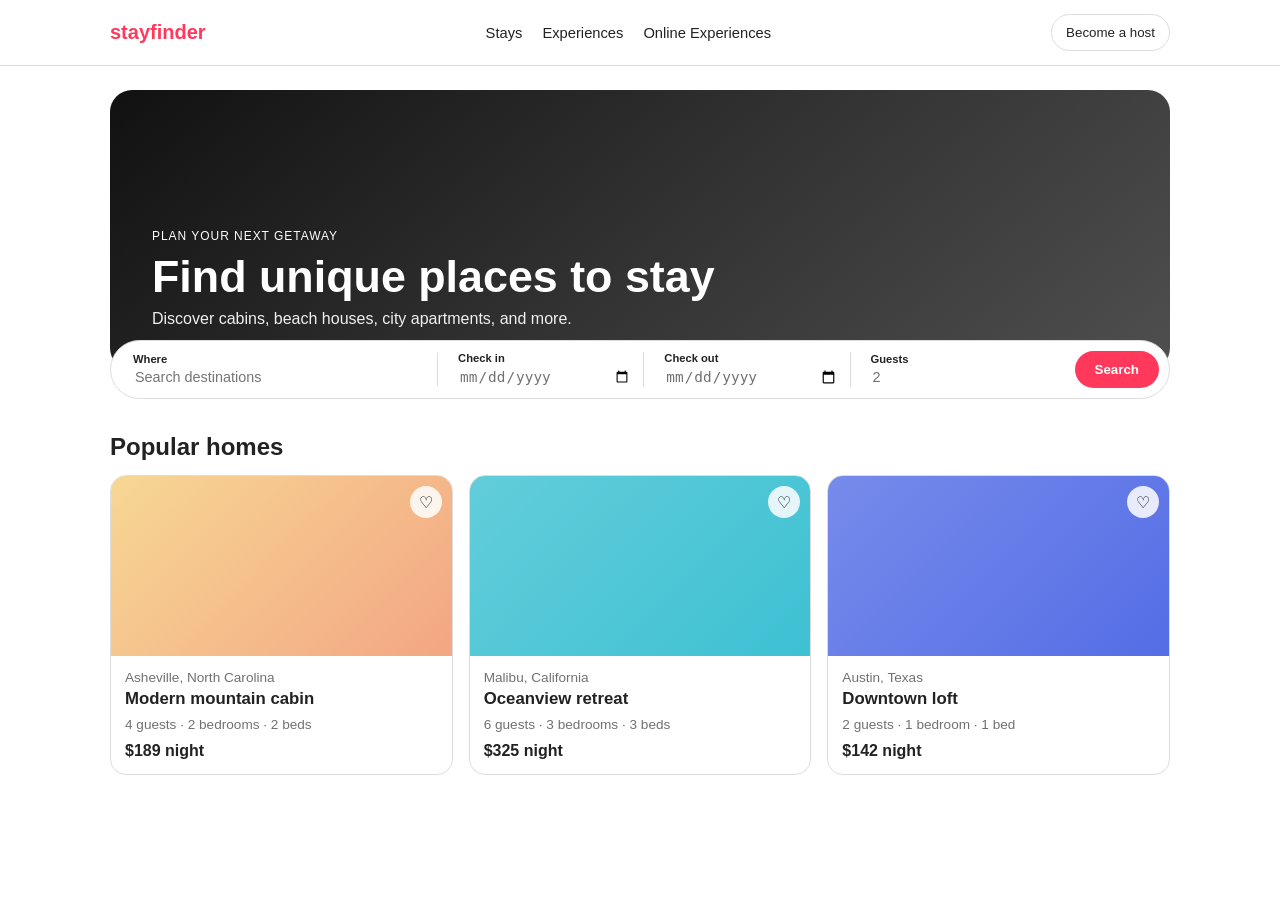
==== index.html @ 4fde46a5 "Made new changes" ====
<!doctype html>
<html lang="en">
  <head>
    <meta charset="UTF-8" />
    <meta name="viewport" content="width=device-width, initial-scale=1.0" />
    <title>StayFinder</title>
    <link rel="stylesheet" href="styles.css" />
  </head>
  <body>
    <header class="topbar">
      <div class="topbar-inner">
        <div class="brand">stayfinder</div>
        <nav class="topnav">
          <a href="#">Stays</a>
          <a href="#">Experiences</a>
          <a href="#">Online Experiences</a>
        </nav>
        <button class="host-btn">Become a host</button>
      </div>
    </header>

    <main>
      <section class="hero">
        <div class="hero-content">
          <p class="hero-kicker">Plan your next getaway</p>
          <h1>Find unique places to stay</h1>
          <p class="hero-sub">Discover cabins, beach houses, city apartments, and more.</p>
        </div>
      </section>

      <section class="search-panel" aria-label="Search stays">
        <div class="search-grid">
          <label>
            <span>Where</span>
            <input id="where-input" type="text" placeholder="Search destinations" />
          </label>
          <label>
            <span>Check in</span>
            <input type="date" />
          </label>
          <label>
            <span>Check out</span>
            <input type="date" />
          </label>
          <label>
            <span>Guests</span>
            <input type="number" min="1" value="2" />
          </label>
          <button id="search-btn" class="search-btn">Search</button>
        </div>
      </section>

      <section class="listings" aria-label="Popular homes">
        <h2>Popular homes</h2>
        <div class="cards">
          <article class="card">
            <button class="fav-btn" aria-label="Save listing">♡</button>
            <div class="card-image image-one"></div>
            <div class="card-body">
              <p class="location">Asheville, North Carolina</p>
              <h3>Modern mountain cabin</h3>
              <p class="meta">4 guests · 2 bedrooms · 2 beds</p>
              <p class="price">$189 night</p>
            </div>
          </article>

          <article class="card">
            <button class="fav-btn" aria-label="Save listing">♡</button>
            <div class="card-image image-two"></div>
            <div class="card-body">
              <p class="location">Malibu, California</p>
              <h3>Oceanview retreat</h3>
              <p class="meta">6 guests · 3 bedrooms · 3 beds</p>
              <p class="price">$325 night</p>
            </div>
          </article>

          <article class="card">
            <button class="fav-btn" aria-label="Save listing">♡</button>
            <div class="card-image image-three"></div>
            <div class="card-body">
              <p class="location">Austin, Texas</p>
              <h3>Downtown loft</h3>
              <p class="meta">2 guests · 1 bedroom · 1 bed</p>
              <p class="price">$142 night</p>
            </div>
          </article>
        </div>
      </section>

      <p id="message" class="message" aria-live="polite"></p>
    </main>

    <script src="script.js"></script>
  </body>
</html>
---- styles.css ----
* {
  box-sizing: border-box;
}

:root {
  --bg: #ffffff;
  --text: #222222;
  --muted: #717171;
  --border: #dddddd;
  --brand: #ff385c;
  --panel: #ffffff;
}

body {
  margin: 0;
  font-family: -apple-system, BlinkMacSystemFont, 'Segoe UI', Roboto, Helvetica, Arial,
    sans-serif;
  background: var(--bg);
  color: var(--text);
}

.topbar {
  position: sticky;
  top: 0;
  z-index: 10;
  background: var(--bg);
  border-bottom: 1px solid var(--border);
}

.topbar-inner {
  max-width: 1100px;
  margin: 0 auto;
  padding: 14px 20px;
  display: flex;
  align-items: center;
  justify-content: space-between;
  gap: 20px;
}

.brand {
  color: var(--brand);
  font-weight: 700;
  font-size: 1.25rem;
  text-transform: lowercase;
}

.topnav {
  display: flex;
  gap: 20px;
}

.topnav a {
  color: var(--text);
  text-decoration: none;
  font-size: 0.92rem;
}

.host-btn {
  border: 1px solid var(--border);
  background: var(--panel);
  color: var(--text);
  border-radius: 999px;
  padding: 10px 14px;
  cursor: pointer;
}

main {
  max-width: 1100px;
  margin: 0 auto;
  padding: 24px 20px 40px;
}

.hero {
  min-height: 280px;
  border-radius: 22px;
  padding: 42px;
  color: #fff;
  background: linear-gradient(140deg, #111 0%, #313131 50%, #4f4f4f 100%);
  display: flex;
  align-items: end;
}

.hero-content h1 {
  margin: 8px 0;
  font-size: clamp(1.8rem, 4vw, 2.8rem);
}

.hero-kicker {
  text-transform: uppercase;
  letter-spacing: 0.08em;
  font-size: 0.75rem;
  margin: 0;
}

.hero-sub {
  margin: 0;
  color: #f0f0f0;
}

.search-panel {
  margin-top: -30px;
  position: relative;
}

.search-grid {
  background: var(--panel);
  border: 1px solid var(--border);
  border-radius: 999px;
  padding: 10px;
  display: grid;
  grid-template-columns: 1.6fr 1fr 1fr 0.8fr auto;
  gap: 8px;
  align-items: center;
}

.search-grid label {
  display: flex;
  flex-direction: column;
  padding: 0 12px;
  border-right: 1px solid var(--border);
}

.search-grid label:last-of-type {
  border-right: 0;
}

.search-grid span {
  font-size: 0.7rem;
  font-weight: 600;
}

.search-grid input {
  border: 0;
  outline: none;
  font-size: 0.9rem;
  color: var(--muted);
  background: transparent;
  padding-top: 4px;
}

.search-btn {
  border: 0;
  border-radius: 999px;
  padding: 11px 20px;
  background: var(--brand);
  color: #fff;
  font-weight: 600;
  cursor: pointer;
}

.listings {
  margin-top: 34px;
}

.listings h2 {
  margin: 0 0 14px;
}

.cards {
  display: grid;
  grid-template-columns: repeat(3, minmax(0, 1fr));
  gap: 16px;
}

.card {
  border: 1px solid var(--border);
  border-radius: 16px;
  overflow: hidden;
  background: #fff;
  position: relative;
}

.fav-btn {
  position: absolute;
  top: 10px;
  right: 10px;
  border: 0;
  width: 32px;
  height: 32px;
  border-radius: 50%;
  background: rgba(255, 255, 255, 0.85);
  cursor: pointer;
  font-size: 1rem;
}

.fav-btn.active {
  color: var(--brand);
}

.card-image {
  height: 180px;
}

.image-one {
  background: linear-gradient(135deg, #f7d794, #f3a683);
}

.image-two {
  background: linear-gradient(135deg, #63cdda, #3dc1d3);
}

.image-three {
  background: linear-gradient(135deg, #778beb, #546de5);
}

.card-body {
  padding: 14px;
}

.location {
  margin: 0;
  font-size: 0.85rem;
  color: var(--muted);
}

.card-body h3 {
  margin: 4px 0 8px;
  font-size: 1.05rem;
}

.meta {
  margin: 0;
  font-size: 0.85rem;
  color: var(--muted);
}

.price {
  margin: 10px 0 0;
  font-weight: 600;
}

.message {
  min-height: 1.4rem;
  margin-top: 16px;
  color: var(--muted);
}

@media (max-width: 920px) {
  .topnav {
    display: none;
  }

  .search-grid {
    grid-template-columns: 1fr 1fr;
    border-radius: 18px;
  }

  .search-grid label {
    border-right: 0;
    border-bottom: 1px solid var(--border);
    padding: 8px;
  }

  .search-btn {
    grid-column: 1 / -1;
  }

  .cards {
    grid-template-columns: 1fr;
  }
}
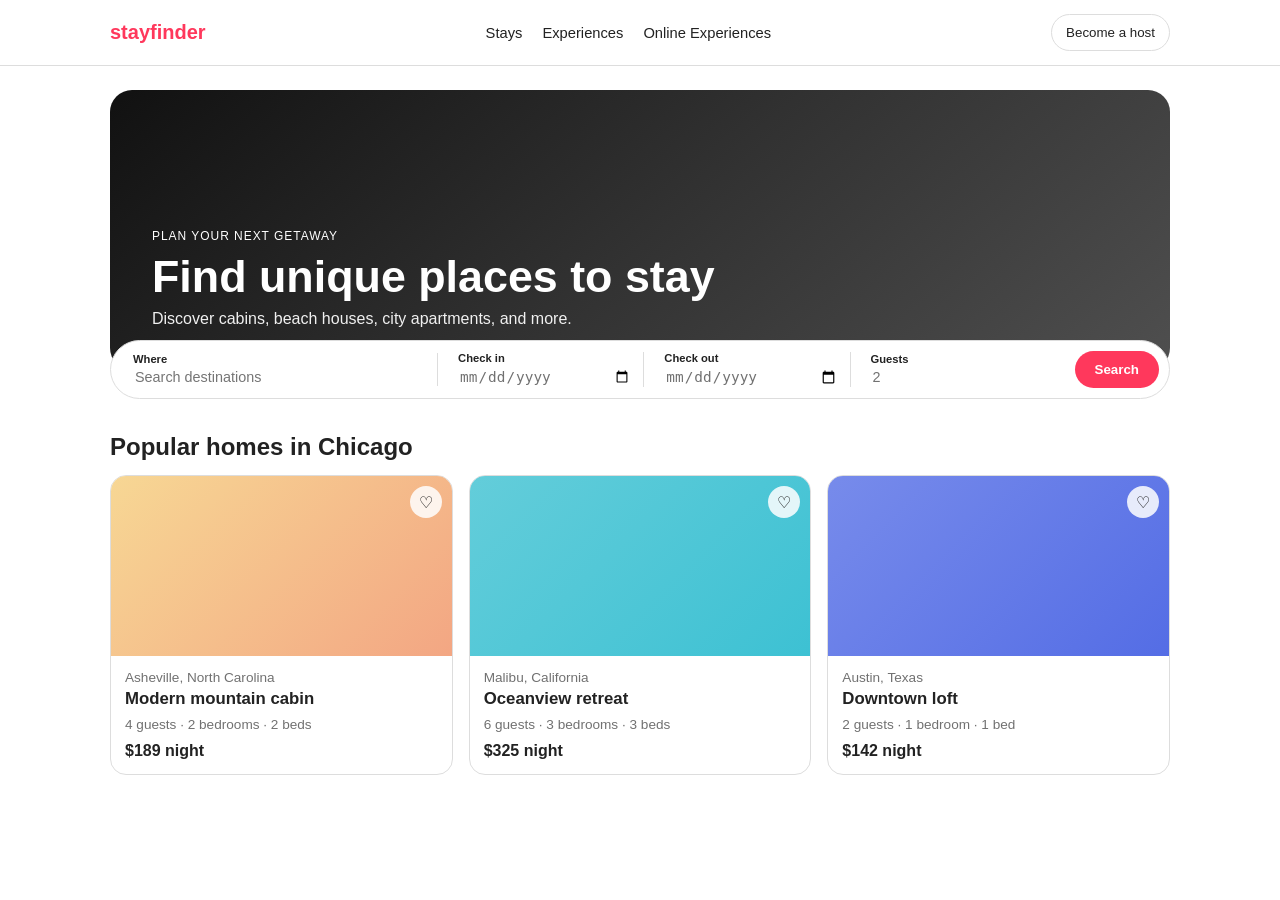
==== commit ba65fb98: "Updated the change" ====
--- a/index.html
+++ b/index.html
@@ -51,7 +51,7 @@
       </section>
 
       <section class="listings" aria-label="Popular homes">
-        <h2>Popular homes</h2>
+        <h2>Popular homes in Chicago</h2>
         <div class="cards">
           <article class="card">
             <button class="fav-btn" aria-label="Save listing">♡</button>
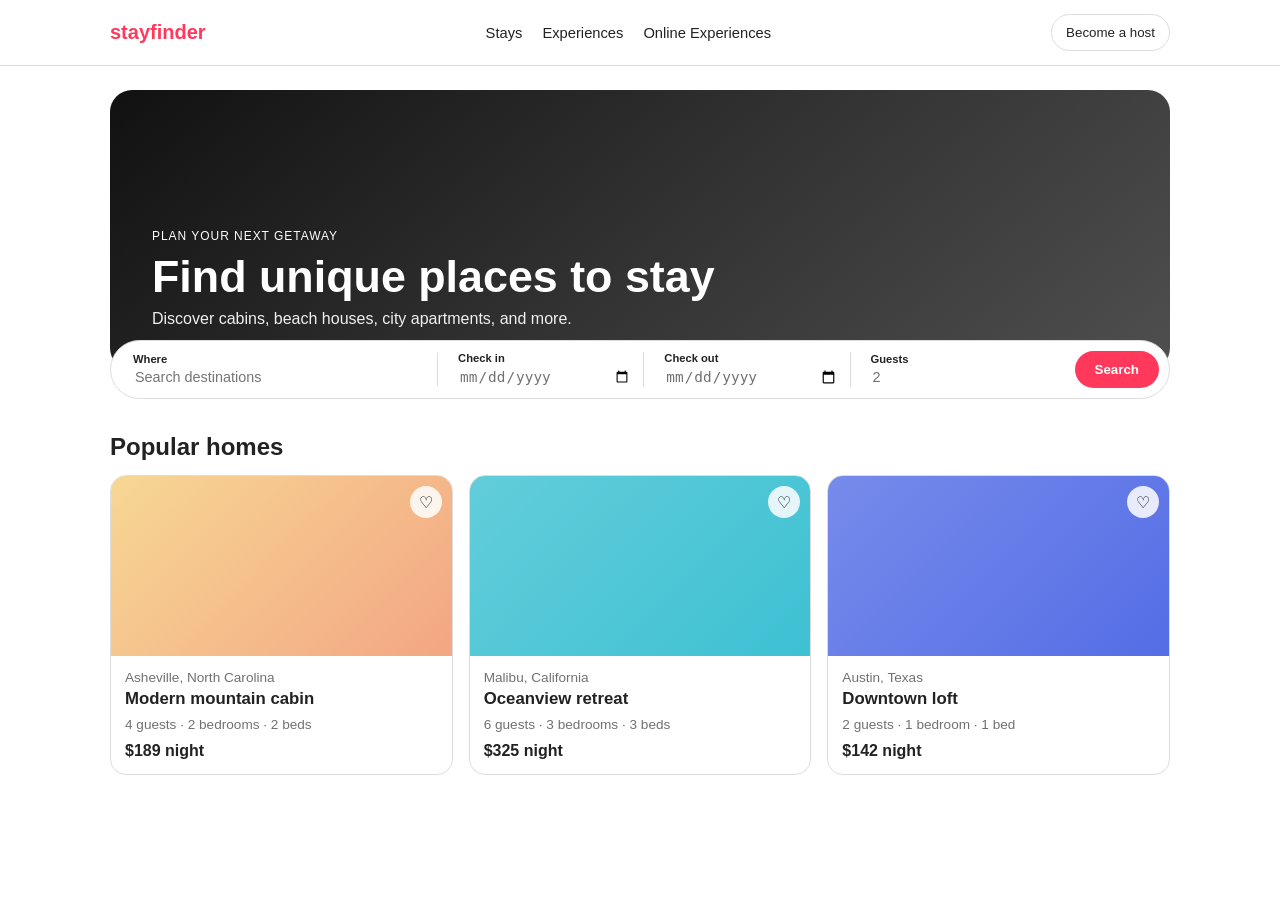
==== commit 4b117461: "Revert "Updated the change as requested"" ====
--- a/index.html
+++ b/index.html
@@ -51,7 +51,7 @@
       </section>
 
       <section class="listings" aria-label="Popular homes">
-        <h2>Popular homes in Chicago</h2>
+        <h2>Popular homes</h2>
         <div class="cards">
           <article class="card">
             <button class="fav-btn" aria-label="Save listing">♡</button>
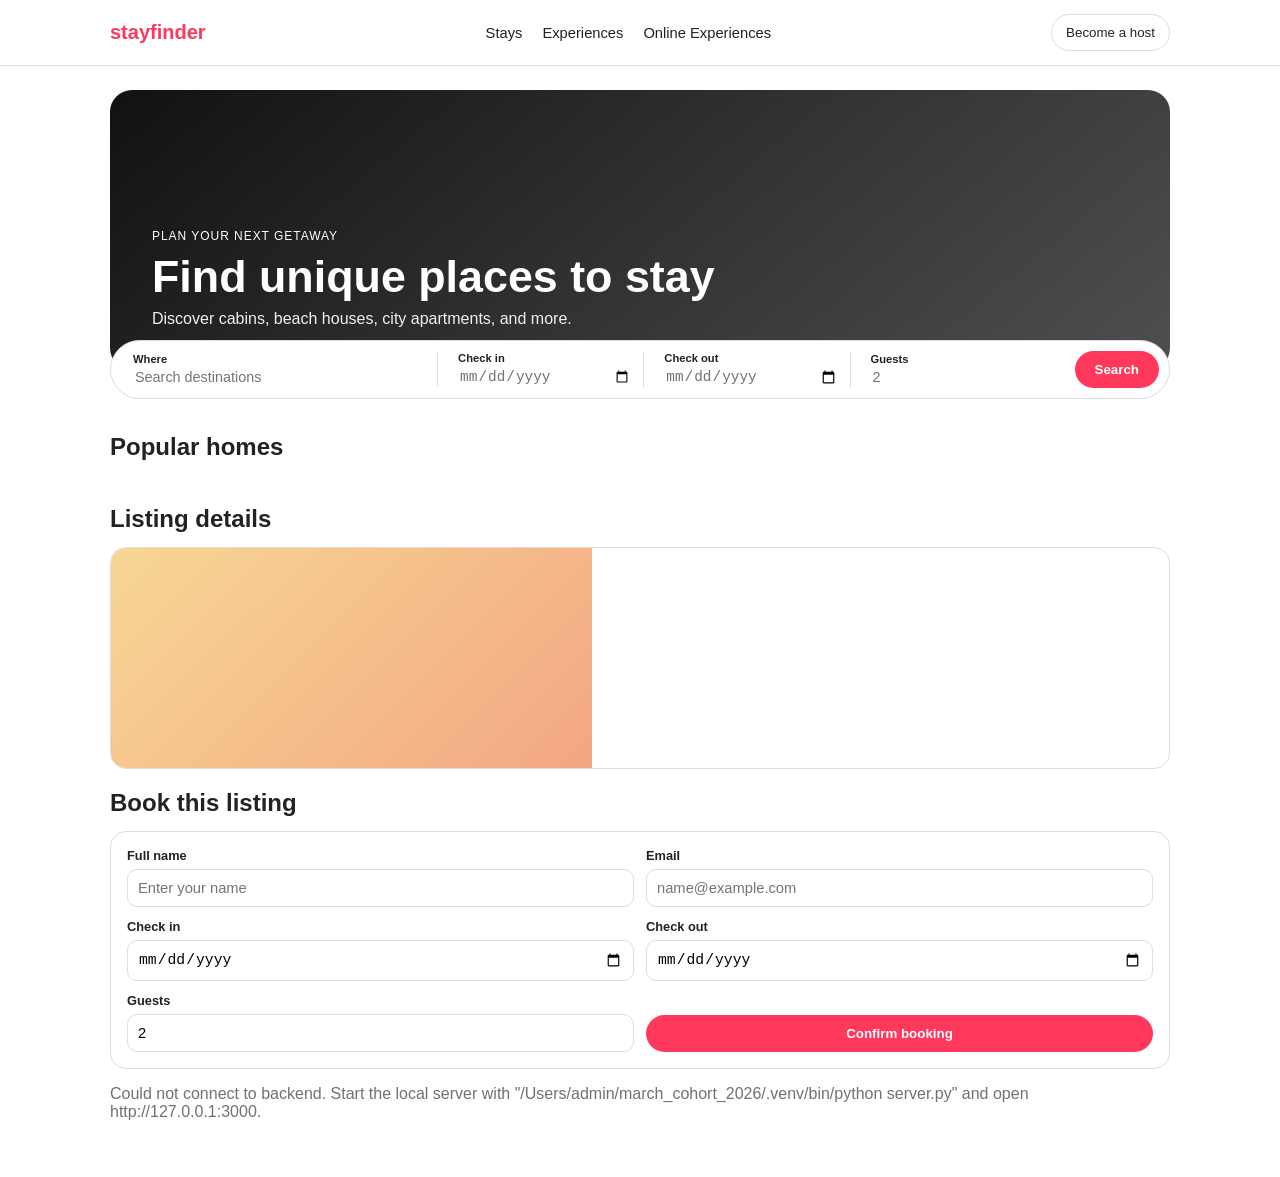
==== commit a478957f: "New changes live backend" ====
--- a/index.html
+++ b/index.html
@@ -52,40 +52,45 @@
 
       <section class="listings" aria-label="Popular homes">
         <h2>Popular homes</h2>
-        <div class="cards">
-          <article class="card">
-            <button class="fav-btn" aria-label="Save listing">♡</button>
-            <div class="card-image image-one"></div>
-            <div class="card-body">
-              <p class="location">Asheville, North Carolina</p>
-              <h3>Modern mountain cabin</h3>
-              <p class="meta">4 guests · 2 bedrooms · 2 beds</p>
-              <p class="price">$189 night</p>
-            </div>
-          </article>
+        <div id="cards" class="cards"></div>
+      </section>
 
-          <article class="card">
-            <button class="fav-btn" aria-label="Save listing">♡</button>
-            <div class="card-image image-two"></div>
-            <div class="card-body">
-              <p class="location">Malibu, California</p>
-              <h3>Oceanview retreat</h3>
-              <p class="meta">6 guests · 3 bedrooms · 3 beds</p>
-              <p class="price">$325 night</p>
-            </div>
-          </article>
+      <section class="booking" aria-label="Selected listing booking">
+        <h2>Listing details</h2>
+        <article id="listing-detail" class="listing-detail" hidden>
+          <div id="detail-image" class="listing-image image-one"></div>
+          <div class="listing-content">
+            <p id="detail-location" class="location"></p>
+            <h3 id="detail-title"></h3>
+            <p id="detail-meta" class="meta"></p>
+            <p id="detail-price" class="price"></p>
+          </div>
+        </article>
 
-          <article class="card">
-            <button class="fav-btn" aria-label="Save listing">♡</button>
-            <div class="card-image image-three"></div>
-            <div class="card-body">
-              <p class="location">Austin, Texas</p>
-              <h3>Downtown loft</h3>
-              <p class="meta">2 guests · 1 bedroom · 1 bed</p>
-              <p class="price">$142 night</p>
-            </div>
-          </article>
-        </div>
+        <h2>Book this listing</h2>
+        <form id="booking-form" class="booking-form">
+          <label>
+            <span>Full name</span>
+            <input id="user-name" type="text" required placeholder="Enter your name" />
+          </label>
+          <label>
+            <span>Email</span>
+            <input id="user-email" type="email" required placeholder="name@example.com" />
+          </label>
+          <label>
+            <span>Check in</span>
+            <input id="book-check-in" type="date" required />
+          </label>
+          <label>
+            <span>Check out</span>
+            <input id="book-check-out" type="date" required />
+          </label>
+          <label>
+            <span>Guests</span>
+            <input id="book-guests" type="number" min="1" value="2" required />
+          </label>
+          <button type="submit" class="search-btn">Confirm booking</button>
+        </form>
       </section>
 
       <p id="message" class="message" aria-live="polite"></p>
--- a/styles.css
+++ b/styles.css
@@ -229,6 +229,78 @@
   font-weight: 600;
 }
 
+.book-btn {
+  margin-top: 12px;
+  border: 1px solid var(--border);
+  border-radius: 999px;
+  padding: 8px 12px;
+  background: var(--panel);
+  cursor: pointer;
+}
+
+.booking {
+  margin-top: 30px;
+}
+
+.booking h2 {
+  margin-bottom: 14px;
+}
+
+.listing-detail {
+  border: 1px solid var(--border);
+  border-radius: 16px;
+  overflow: hidden;
+  display: grid;
+  grid-template-columns: 1fr 1.2fr;
+  margin-bottom: 18px;
+  background: var(--panel);
+}
+
+.listing-image {
+  min-height: 220px;
+}
+
+.listing-content {
+  padding: 16px;
+}
+
+.listing-content h3 {
+  margin: 4px 0 8px;
+}
+
+.booking-form {
+  border: 1px solid var(--border);
+  border-radius: 16px;
+  padding: 16px;
+  display: grid;
+  grid-template-columns: repeat(2, minmax(0, 1fr));
+  gap: 12px;
+  background: var(--panel);
+}
+
+.booking-form label {
+  display: flex;
+  flex-direction: column;
+  gap: 6px;
+}
+
+.booking-form span {
+  font-size: 0.8rem;
+  font-weight: 600;
+}
+
+.booking-form input,
+.booking-form select {
+  border: 1px solid var(--border);
+  border-radius: 10px;
+  padding: 10px;
+  font-size: 0.92rem;
+}
+
+.booking-form button {
+  align-self: end;
+}
+
 .message {
   min-height: 1.4rem;
   margin-top: 16px;
@@ -258,4 +330,13 @@
   .cards {
     grid-template-columns: 1fr;
   }
-}
+
+  .booking-form {
+    grid-template-columns: 1fr;
+  }
+
+  .listing-detail {
+    grid-template-columns: 1fr;
+  }
+
+}
